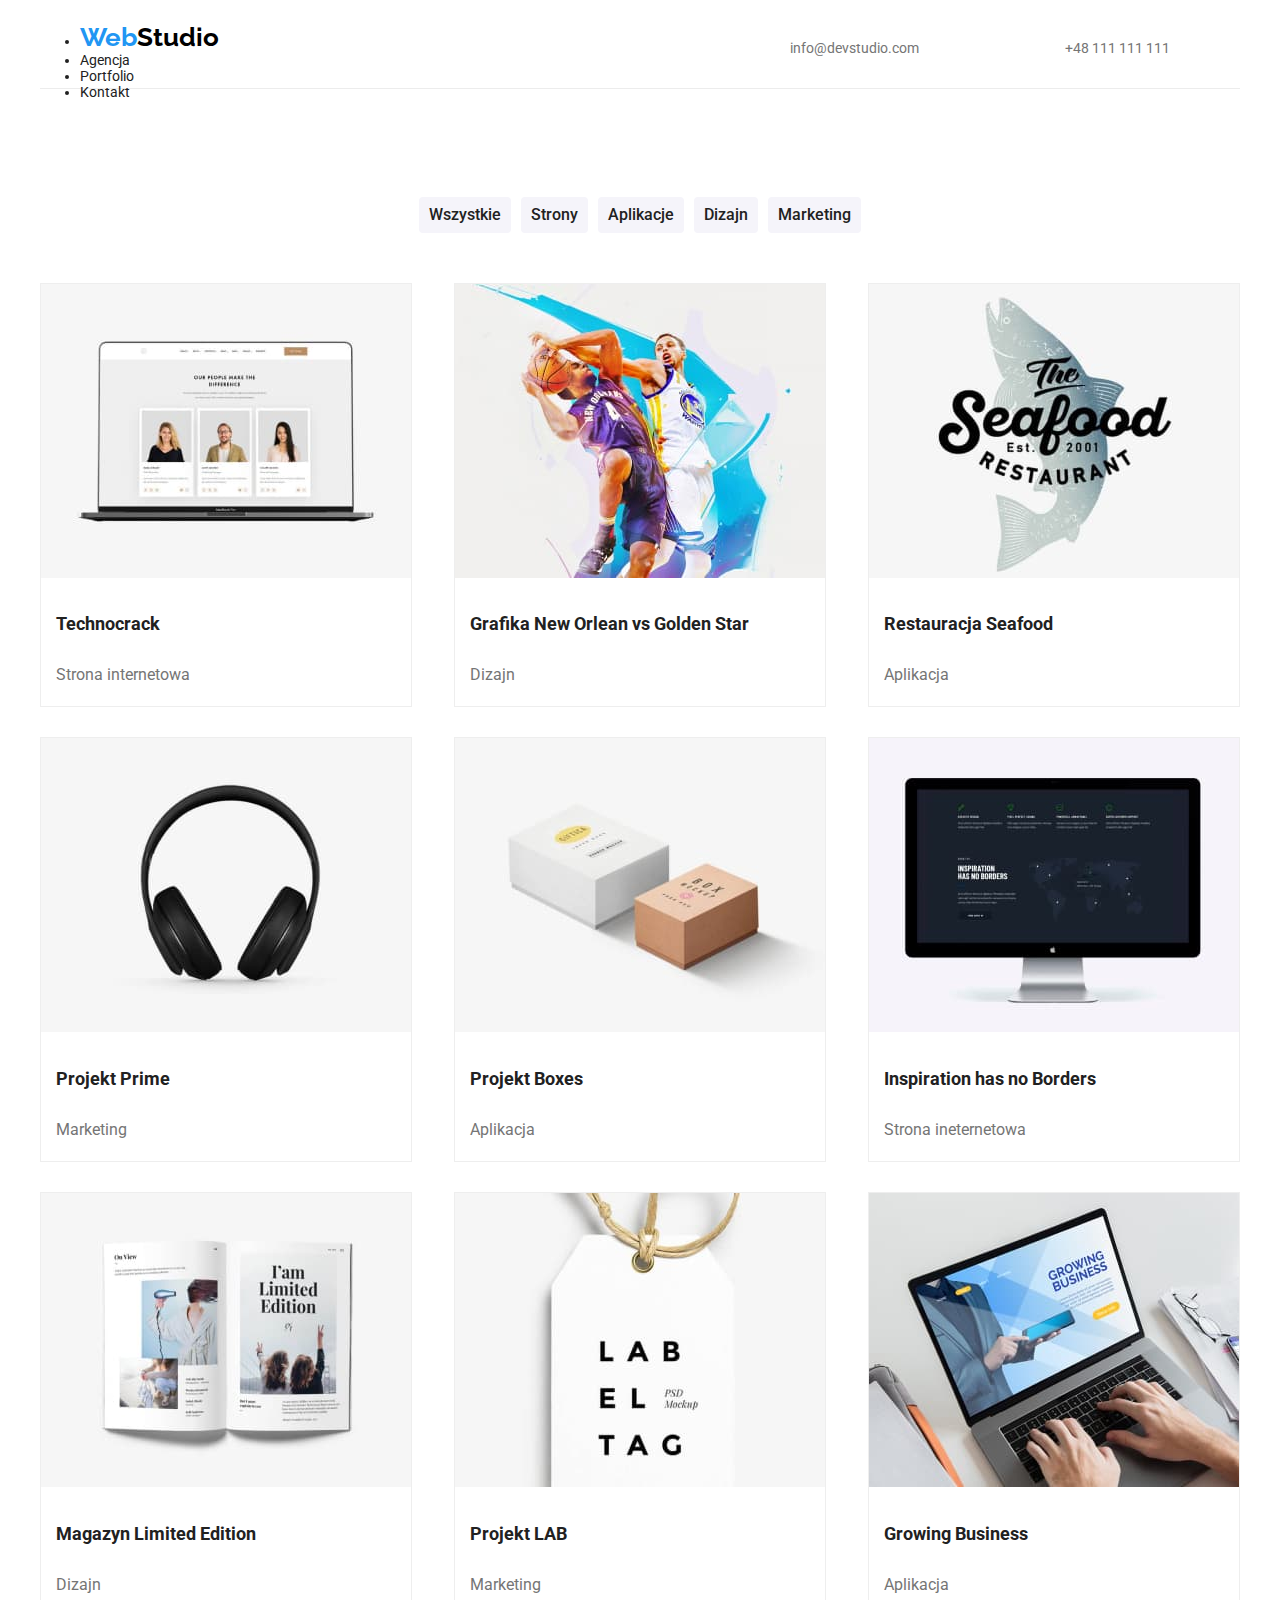
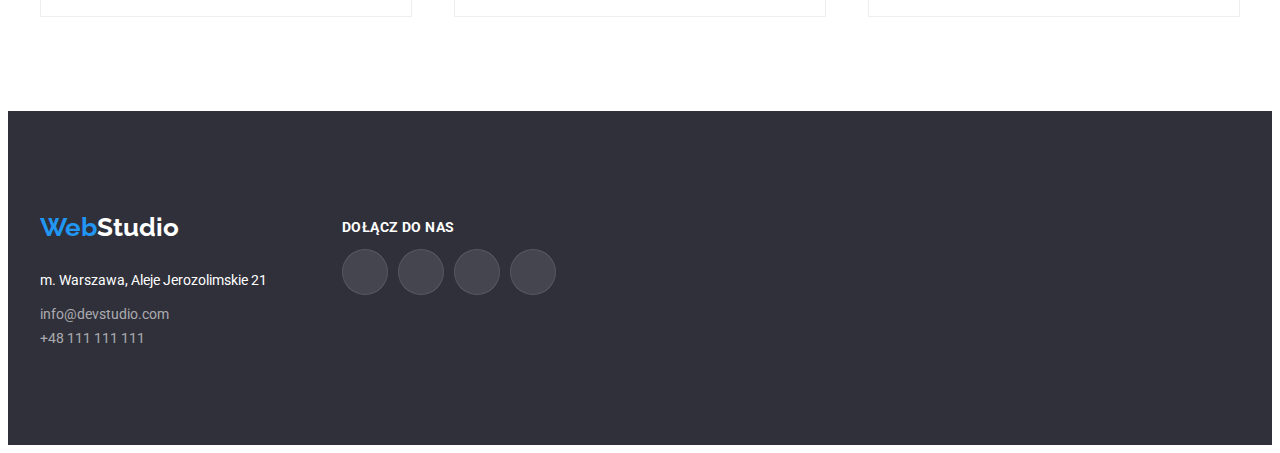
==== portfolio.html @ fc3d242f "new repo" ====
<!DOCTYPE html>
<html lang="pl">
  <head>
    <meta charset="UTF-8" />
    <meta http-equiv="X-UA-Compatible" content="IE=edge" />
    <meta name="viewport" content="width=device-width, initial-scale=1.0" />
    <link rel="preconnect" href="https://fonts.googleapis.com" />
    <link rel="preconnect" href="https://fonts.gstatic.com" crossorigin />
    <link
      rel="stylesheet"
      href="https://cdnjs.cloudflare.com/ajax/libs/modern-normalize/1.1.0/modern-normalize.min.css"
      integrity="sha512-wpPYUAdjBVSE4KJnH1VR1HeZfpl1ub8YT/NKx4PuQ5NmX2tKuGu6U/JRp5y+Y8XG2tV+wKQpNHVUX03MfMFn9Q=="
      crossorigin="anonymous"
      referrerpolicy="no-referrer"
    />
    <link
      href="https://fonts.googleapis.com/css2?family=Raleway:wght@700&family=Roboto:wght@400;500;700;900&display=swap"
      rel="stylesheet"
    />

    <link rel="stylesheet" href="./css/style.css" />
    <title>#Portfolio</title>
  </head>
  <body>
    <header class="header-background container">
      <ul class="nav-list">
        <li>
          <a class="logo" href="/"
            >Web<span class="logo-black">Studio</span>
          </a>
        </li>
        <li class="nav-links">
          <a class="link" href="/index.html">Agencja</a>
        </li>
        <li class="nav-links">
          <a class="link" href="/portfolio.html">Portfolio</a>
        </li>
        <li class="nav-links"><a class="link" href="/"> Kontakt </a></li>
      </ul>
      <ul class="nav-list-contacts">
        <li>
          <a class="nav-contact" href="mailto:info@devstudio.com"
            ><svg class="contact-icon">
              <use
                href="/goit-markup-hw-04/images/icons.svg#icon-envelope"
              ></use></svg
            >info@devstudio.com</a
          >
        </li>
        <li class="contacts">
          <a class="nav-contact" href="tel:48111111111"
            ><svg class="contact-icon">
              <use
                href="/goit-markup-hw-04/images/icons.svg#icon-smartphone"
              ></use></svg
            >+48 111 111 111</a
          >
        </li>
      </ul>
    </header>
    <main class="portfolio-main section">
      <section class="product-buttons container">
        <ul class="list">
          <li><button class="button">Wszystkie</button></li>
          <li><button class="button">Strony</button></li>
          <li><button class="button">Aplikacje</button></li>
          <li><button class="button">Dizajn</button></li>
          <li><button class="button">Marketing</button></li>
        </ul>
      </section>
      <section class="section-products">
        <ul class="container list">
          <li class="product-card">
            <img
              src="./images/img-0.jpg"
              alt="Widok na laptop"
              height="294"
              width="370"
            />
            <h3 class="product-card-header">Technocrack</h3>
            <p class="product-card-property">Strona internetowa</p>
          </li>
          <li class="product-card">
            <img
              src="./images/img-1.jpg"
              alt="Dwóch koszykarzy"
              height="294"
              width="370"
            />
            <h3 class="product-card-header">
              Grafika New Orlean vs Golden Star
            </h3>
            <p class="product-card-property">Dizajn</p>
          </li>
          <li class="product-card">
            <img
              src="./images/img-2.jpg"
              alt="Logo restauracji"
              height="294"
              width="370"
            />
            <h3 class="product-card-header">Restauracja Seafood</h3>
            <p class="product-card-property">Aplikacja</p>
          </li>
          <li class="product-card">
            <img
              src="./images/img-3.jpg"
              alt="Słuchawki bezprzewodowe"
              height="294"
              width="370"
            />
            <h3 class="product-card-header">Projekt Prime</h3>
            <p class="product-card-property">Marketing</p>
          </li>
          <li class="product-card">
            <img
              src="./images/img-4.jpg"
              alt="Dwa pudełka"
              height="294"
              width="370"
            />
            <h3 class="product-card-header">Projekt Boxes</h3>
            <p class="product-card-property">Aplikacja</p>
          </li>
          <li class="product-card">
            <img
              src="./images/img-5.jpg"
              alt="Rzut na widok strony na monitorze"
              height="294"
              width="370"
            />
            <h3 class="product-card-header">Inspiration has no Borders</h3>
            <p class="product-card-property">Strona ineternetowa</p>
          </li>
          <li class="product-card">
            <img
              src="./images/img-6.jpg"
              alt="Wnętrze otwartego magazynu"
              height="294"
              width="370"
            />
            <h3 class="product-card-header">Magazyn Limited Edition</h3>
            <p class="product-card-property">Dizajn</p>
          </li>
          <li class="product-card">
            <img
              src="./images/img-7.jpg"
              alt="Papierowa zawieszka produktowa"
              height="294"
              width="370"
            />
            <h3 class="product-card-header">Projekt LAB</h3>
            <p class="product-card-property">Marketing</p>
          </li>
          <li class="product-card">
            <img
              src="./images/img-8.jpg"
              alt="Praca na laptopie nad rozwinięciem biznesu"
              height="294"
              width="370"
            />
            <h3 class="product-card-header">Growing Business</h3>
            <p class="product-card-property">Aplikacja</p>
          </li>
        </ul>
      </section>
    </main>
    <footer class="section-footer section">
      <div class="footer">
        <address class="footer-address">
          <a class="logo" href="/">Web<span class="logo-white">Studio</span></a>
          <p class="address">m. Warszawa, Aleje Jerozolimskie 21</p>
          <a class="footer-contact" href="mailto:info@devstudio.com"
            >info@devstudio.com</a
          ><br />
          <a class="footer-contact" href="tel:48111111111">+48 111 111 111</a>
        </address>
        <div class="social">
          <p class="social-header">Dołącz do nas</p>
          <ul class="social-list">
            <li class="social-icon-bg">
              <svg class="social-icon">
                <use
                  href="/goit-markup-hw-04/images/icons.svg#icon-instagram-2"
                ></use>
              </svg>
            </li>
            <li class="social-icon-bg">
              <svg class="social-icon">
                <use
                  href="/goit-markup-hw-04/images/icons.svg#icon-twitter-1"
                ></use>
              </svg>
            </li>
            <li class="social-icon-bg">
              <svg class="social-icon">
                <use
                  href="/goit-markup-hw-04/images/icons.svg#icon-facebook-1"
                ></use>
              </svg>
            </li>
            <li class="social-icon-bg">
              <svg class="social-icon">
                <use
                  href="/goit-markup-hw-04/images/icons.svg#icon-linkedin-1"
                ></use>
              </svg>
            </li>
            <!-- <li style="clear:both;"></li> -->
          </ul>
        </div>
      </div>
    </footer>
  </body>
</html>
---- css/style.css ----
:root {
  --main-color: #212121;
  --secondary-color: #757575;
  --brand-blue: #2196f3;
}
body {
  font-family: "Roboto", sans-serif;
  color: var(--main-color);
  font-size: 14px;
  display: block;
}
.container {
  width: 1200px;
  margin: 0 auto;
}
.section {
  padding: 94px 0px;
}
.list {
  list-style-type: none;
  display: flex;
  justify-content: space-between;
  align-items: center;
  padding: 0;
}

.header-background {
  border-bottom: 1px solid #ececec;
  display: flex;
  justify-content: space-between;
  height: 80px;
}

.logo {
  font-family: "Raleway", sans-serif;
  color: var(--brand-blue);
  font-weight: 700;
  font-size: 26px;
  text-decoration: none;
  margin-right: 93px;
}
.logo-black {
  color: black;
}
.logo-white {
  color: #ffffff;
}
.nav-links {
  color: var(--main-color);
  text-decoration: none;
}
.link {
  color: #212121;
  text-decoration: none;
  margin-right: 50px;
}
.nav-links :hover,
.nav-links :focus {
  color: var(--brand-blue);
}
.nav-list-contacts {
  align-items: center;
  list-style: none;
  padding: 10px;
  justify-content: space-between;
}
.nav-contact {
  color: var(--secondary-color, grey);
  text-decoration: none;
  margin: 0px 50px;
  padding: 10px;
}

.nav-contact:hover {
  color: var(--brand-blue);
  fill: var(--brand-blue);
}

.nav-contact:hover > .contact-icon {
  color: var(--brand-blue);
  fill: var(--brand-blue);
}
.nav-contact:hover > .contact-icon-phone {
  color: var(--brand-blue);
  fill: var(--brand-blue);
}

.nav-list-contacts {
  display: flex;
}
.contact-icon {
  width: 16px;
  height: 12px;
  fill: #757575;
  margin-right: 10px;
}
.contact-icon-phone {
  width: 10px;
  height: 16px;
  fill: #757575;
  margin-right: 10px;
}

.main-header {
  margin-left: auto;
  margin-right: auto;
  max-width: 1600px;
  display: block;
  color: #ffffff;
  text-align: center;
  background-image: linear-gradient(
      to bottom,
      rgba(47, 48, 58, 0.4),
      rgba(47, 48, 58, 0.4)
    ),
    url(/goit-markup-hw-04/images/backgroud-img.jpg);
}
.main-header-tekst {
  font-weight: 900;
  font-size: 44px;
  line-height: 1.34;
  text-align: center;
  letter-spacing: 0.06em;
  text-transform: uppercase;
}
.button.order {
  font-weight: 700;
  font-size: 16px;
  line-height: 1.9;
  align-items: center;
  text-align: center;
  letter-spacing: 0, 06em;
  color: #ffffff;
  text-transform: none;
  width: 200px;
  height: 50px;
  background-color: var(--brand-blue);
  border-radius: 4px;
  border: none;
  box-shadow: 0px 4px 4px rgba(0, 0, 0, 0.15);
}

.first-section {
  line-height: 1.7;
  letter-spacing: 0, 03em;
  color: var(--secondary-color, grey);
}
.asset-list{
  gap: 30px;
}
.first-section-header {
  font-weight: 700;
  line-height: 1.1;
  letter-spacing: 0, 03em;
  color: var(--main-color);
  text-transform: uppercase;
}
.list-asset {
  list-style-type: none;
  padding: 0;
  display: flex;
  gap: 30px;
}

.asset-card {
  width: 270px;
  height: 120px;
  background-color: #f5f4fa;
  border: 1px solid #f5f4fa;
  border-radius: 4px;
  display: flex;
  justify-content: center;
  align-items: center;
}
.asset-card:last-child {
  margin: 0;
}

.icon-asset {
  width: 70px;
  height: 70px;
}

.section-header {
  font-weight: 700;
  font-size: 36px;
  line-height: 1.2;
  letter-spacing: 0, 03em;
  text-align: center;
  margin-bottom: 50px;
}
.our-team {
  background-color: #f5f4fa;
}
.card {
  background-color: #ffffff;
  font-size: 16px;
  line-height: 1.2;
  text-align: center;
  color: var(--secondary-color, grey);
  box-shadow: 0px 1px 3px rgba(0, 0, 0, 0.12), 0px 1px 1px rgba(0, 0, 0, 0.14),
    0px 2px 1px rgba(0, 0, 0, 0.2);
}
.card-header {
  font-weight: 500;
  color: var(--main-color);
}
.social-icon-grey {
  width: 20px;
  height: 20px;
  fill: #afb1b8;
  align-self: center;
}

.social-crew {
  width: 44px;
  height: 44px;
  border-radius: 50%;
  display: flex;
  justify-content: center;
}
.social-crew:hover,
.social-crew:focus {
  background-color: var(--brand-blue);
  border: 1px solid var(--brand-blue);
  cursor: pointer;
}
.social-crew:hover > .social-icon-grey {
  fill: white;
}

.section-footer {
  background-color: #2f303a;
  font-weight: 400;
}
.footer {
  max-width: 1200px;
  margin: 0 auto;
  display: flex;
  justify-content: left;
}
.footer-address {
  font-style: normal;
  line-height: 1.7;
  color: #ffffff;
  margin-right: 70px;
}
.address {
  margin: 20px 0px 10px 0px;
}
.footer-contact {
  font-weight: 400;
  line-height: 1.7;
  color: rgba(255, 255, 255, 0.6);
  text-decoration: none;
}
.footer-contact:hover,
.footer-contact:focus {
  color: var(--brand-blue);
  cursor: pointer;
}

.portfolio-main {
  border-top: #ececec;
}
.product-buttons > ul {
  text-align: center;
  justify-content: center;
  gap: 10px;
}
.button {
  font-family: "Roboto", sans-serif;
  font-weight: 500;
  font-size: 16px;
  line-height: 1.6;
  text-align: center;
  color: var(--main-color);
  cursor: pointer;
  padding: 5px 10px;
  background-color: #f5f4fa;
  border: none;
  border-radius: 4px;
}
.button:hover,
.button:focus {
  border-radius: 4px;
  color: #ffffff;
  background-color: var(--brand-blue);
  border-color: var(--brand-blue);
  box-shadow: 0px 3px 1px rgba(0, 0, 0, 0.1), 0px 1px 2px rgba(0, 0, 0, 0.08),
    0px 2px 2px rgba(0, 0, 0, 0.12);
  cursor: pointer;
}
.product-card {
  box-sizing: border-box;
  background-color: #ffffff;
  border: 1px solid #eeeeee;
  font-size: 16px;
  line-height: 1.9;
  color: var(--secondary-color, grey);
}

.product-card:hover,
.product-card:focus {
  box-shadow: 0px 1px 1px rgba(0, 0, 0, 0.12), 0px 4px 4px rgba(0, 0, 0, 0.06),
    1px 4px 6px rgba(0, 0, 0, 0.16);
  cursor: pointer;
}

.product-card-header {
  font-weight: 700;
  font-size: 18px;
  line-height: 2;
  color: var(--main-color);
  margin-left: 15px;
}
.product-card-property {
  margin-left: 15px;
}

.section-products > .container {
  flex-wrap: wrap;
  gap: 15px;
  row-gap: 30px;
}
.portfolio-main > .product-buttons {
  margin-bottom: 50px;
}

.icon {
  width: 106px;
  height: 60.4px;
  fill: #afb1b8;
}
.icon-container {
  display: flex;
  width: 170px;
  height: 92px;
  border: 1px solid #afb1b8;
  border-radius: 4px;
  align-items: center;
  justify-content: center;
}
.icon-container:hover > .icon {
  fill: #2196f3;
}
.icon-container:hover {
  fill: #2196f3;
  border: 1px solid #2196f3;
  cursor: pointer;
}

.list-clients {
  display: flex;
  list-style-type: none;
  margin: 0 auto;
  padding: 0;
  justify-content: space-between;
  gap: 30px;
}
.social-header {
  font-weight: 700;
  font-size: 14px;
  line-height: 16px;
  letter-spacing: 0.03em;
  text-transform: uppercase;
  color: #ffffff;
}
.social-icon {
  width: 20px;
  height: 20px;
  fill: #ffffff;
  align-self: center;
}
.social-icon-bg {
  width: 44px;
  height: 44px;
  background-color: rgba(255, 255, 255, 0.1);
  border: 1px solid rgba(255, 255, 255, 0.1);
  border-radius: 50%;
  display: flex;
  justify-content: center;
}
.social-icon-bg:hover,
.social-icon-bg:focus {
  background-color: var(--brand-blue);
  border: 1px solid var(--brand-blue);
  cursor: pointer;
}
.social-list {
  display: flex;
  gap: 10px;
  padding: 0;
  padding-bottom: 30px;
  justify-content: center;
}
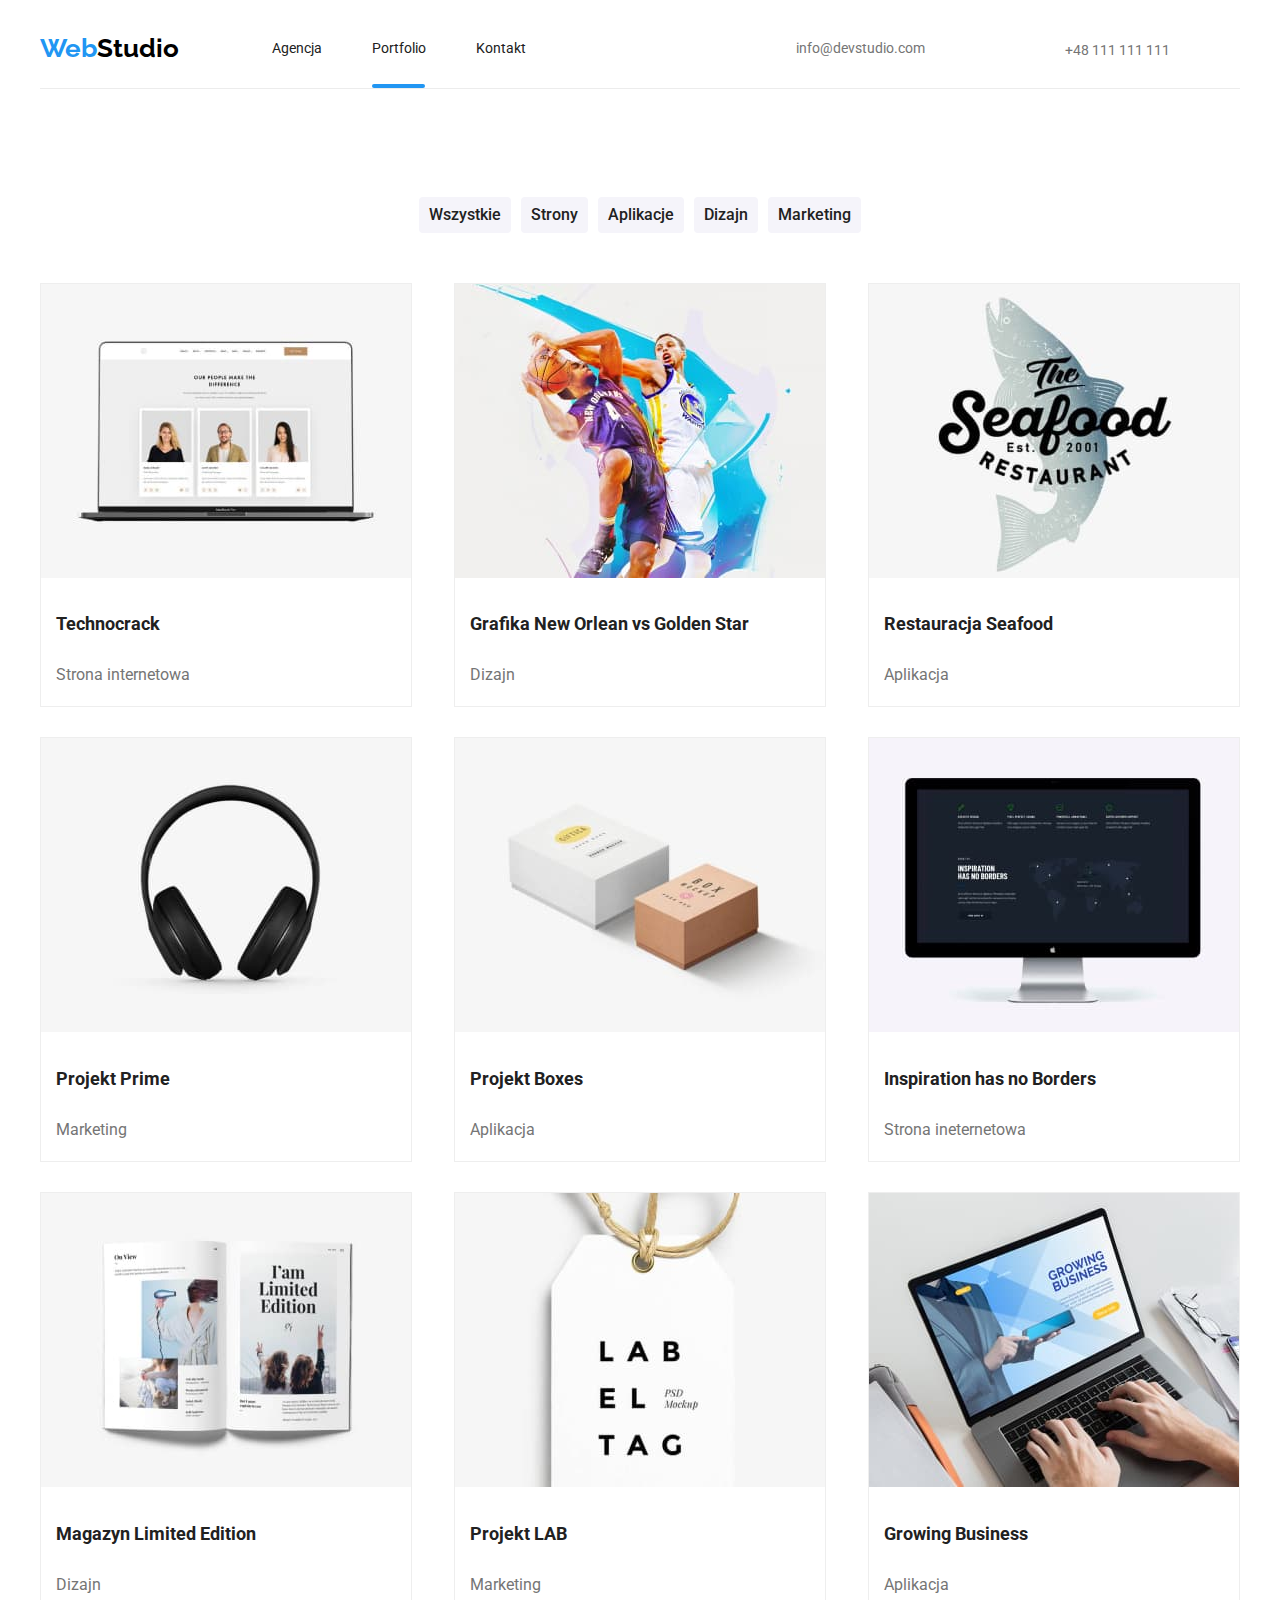
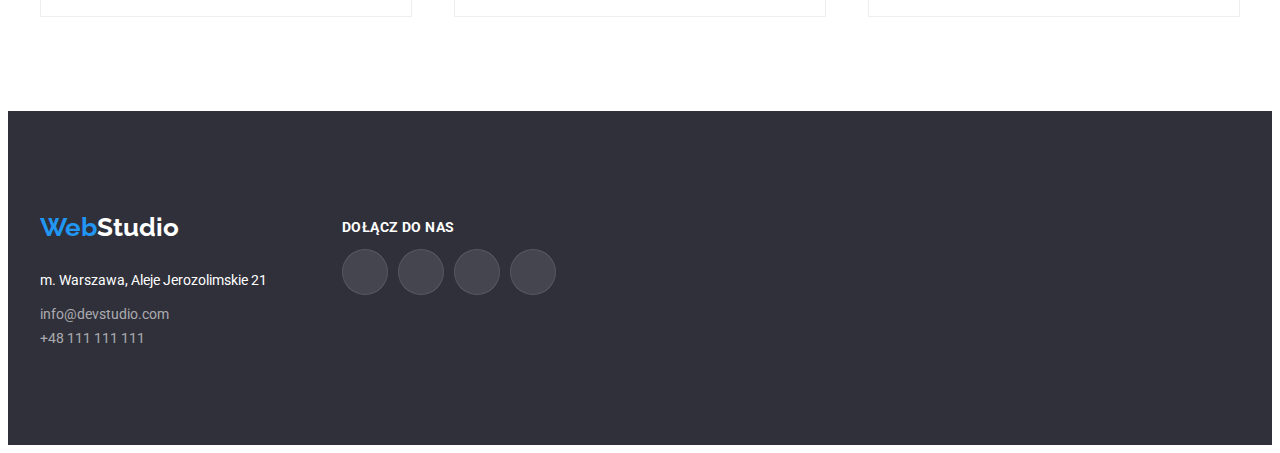
==== commit b3859611: "add "homework V" changes" ====
--- a/portfolio.html
+++ b/portfolio.html
@@ -23,7 +23,7 @@
   </head>
   <body>
     <header class="header-background container">
-      <ul class="nav-list">
+      <ul class="list">
         <li>
           <a class="logo" href="/"
             >Web<span class="logo-black">Studio</span>
@@ -32,7 +32,7 @@
         <li class="nav-links">
           <a class="link" href="/index.html">Agencja</a>
         </li>
-        <li class="nav-links">
+        <li class="nav-links current">
           <a class="link" href="/portfolio.html">Portfolio</a>
         </li>
         <li class="nav-links"><a class="link" href="/"> Kontakt </a></li>
@@ -49,7 +49,7 @@
         </li>
         <li class="contacts">
           <a class="nav-contact" href="tel:48111111111"
-            ><svg class="contact-icon">
+            ><svg class="contact-icon-phone">
               <use
                 href="/goit-markup-hw-04/images/icons.svg#icon-smartphone"
               ></use></svg
@@ -77,6 +77,14 @@
               height="294"
               width="370"
             />
+            <div class="overlay">
+              <p class="overlay-text">
+                Technocrack jest popularną platformą wykorzystywaną do
+                rozpowszechniania koronawirusa. Firmy wykorzystują tę platformę
+                do celów szpiegowskich i ataków na niezabezpieczone serwery
+                konkurencji
+              </p>
+            </div>
             <h3 class="product-card-header">Technocrack</h3>
             <p class="product-card-property">Strona internetowa</p>
           </li>
@@ -87,6 +95,14 @@
               height="294"
               width="370"
             />
+             <div class="overlay">
+              <p class="overlay-text">
+                Technocrack jest popularną platformą wykorzystywaną do
+                rozpowszechniania koronawirusa. Firmy wykorzystują tę platformę
+                do celów szpiegowskich i ataków na niezabezpieczone serwery
+                konkurencji
+              </p>
+            </div>
             <h3 class="product-card-header">
               Grafika New Orlean vs Golden Star
             </h3>
--- a/css/style.css
+++ b/css/style.css
@@ -49,6 +49,19 @@
   color: var(--main-color);
   text-decoration: none;
 }
+.current::after {
+  content: "";
+  width: 53px;
+  height: 4px;
+  background: #2196f3;
+  border-radius: 2px;
+  position: absolute;
+  bottom: 0;
+  display: block;
+}
+.header-background {
+  position: relative;
+}
 .link {
   color: #212121;
   text-decoration: none;
@@ -57,6 +70,8 @@
 .nav-links :hover,
 .nav-links :focus {
   color: var(--brand-blue);
+  transition-duration: 250ms;
+  transition-timing-function: cubic-bezier(0.4, 0, 0.2, 1);
 }
 .nav-list-contacts {
   align-items: center;
@@ -71,18 +86,25 @@
   padding: 10px;
 }
 
-.nav-contact:hover {
+.nav-contact:hover,
+.nav-contact:active {
   color: var(--brand-blue);
   fill: var(--brand-blue);
+  transition-duration: 250ms;
+  transition-timing-function: cubic-bezier(0.4, 0, 0.2, 1);
 }
 
 .nav-contact:hover > .contact-icon {
   color: var(--brand-blue);
   fill: var(--brand-blue);
+  transition-duration: 250ms;
+  transition-timing-function: cubic-bezier(0.4, 0, 0.2, 1);
 }
 .nav-contact:hover > .contact-icon-phone {
   color: var(--brand-blue);
   fill: var(--brand-blue);
+  transition-duration: 250ms;
+  transition-timing-function: cubic-bezier(0.4, 0, 0.2, 1);
 }
 
 .nav-list-contacts {
@@ -145,7 +167,7 @@
   letter-spacing: 0, 03em;
   color: var(--secondary-color, grey);
 }
-.asset-list{
+.asset-list {
   gap: 30px;
 }
 .first-section-header {
@@ -224,9 +246,13 @@
   background-color: var(--brand-blue);
   border: 1px solid var(--brand-blue);
   cursor: pointer;
+  transition-duration: 250ms;
+  transition-timing-function: cubic-bezier(0.4, 0, 0.2, 1);
 }
 .social-crew:hover > .social-icon-grey {
   fill: white;
+  transition-duration: 250ms;
+  transition-timing-function: cubic-bezier(0.4, 0, 0.2, 1);
 }
 
 .section-footer {
@@ -258,6 +284,8 @@
 .footer-contact:focus {
   color: var(--brand-blue);
   cursor: pointer;
+  transition-duration: 250ms;
+  transition-timing-function: cubic-bezier(0.4, 0, 0.2, 1);
 }
 
 .portfolio-main {
@@ -290,6 +318,8 @@
   box-shadow: 0px 3px 1px rgba(0, 0, 0, 0.1), 0px 1px 2px rgba(0, 0, 0, 0.08),
     0px 2px 2px rgba(0, 0, 0, 0.12);
   cursor: pointer;
+  transition-duration: 250ms;
+  transition-timing-function: cubic-bezier(0.4, 0, 0.2, 1);
 }
 .product-card {
   box-sizing: border-box;
@@ -298,6 +328,7 @@
   font-size: 16px;
   line-height: 1.9;
   color: var(--secondary-color, grey);
+  position: relative;
 }
 
 .product-card:hover,
@@ -305,6 +336,8 @@
   box-shadow: 0px 1px 1px rgba(0, 0, 0, 0.12), 0px 4px 4px rgba(0, 0, 0, 0.06),
     1px 4px 6px rgba(0, 0, 0, 0.16);
   cursor: pointer;
+  transition-duration: 250ms;
+  transition-timing-function: cubic-bezier(0.4, 0, 0.2, 1);
 }
 
 .product-card-header {
@@ -343,11 +376,15 @@
 }
 .icon-container:hover > .icon {
   fill: #2196f3;
+  transition-duration: 250ms;
+  transition-timing-function: cubic-bezier(0.4, 0, 0.2, 1);
 }
 .icon-container:hover {
   fill: #2196f3;
   border: 1px solid #2196f3;
   cursor: pointer;
+  transition-duration: 250ms;
+  transition-timing-function: cubic-bezier(0.4, 0, 0.2, 1);
 }
 
 .list-clients {
@@ -386,6 +423,8 @@
   background-color: var(--brand-blue);
   border: 1px solid var(--brand-blue);
   cursor: pointer;
+  transition-duration: 250ms;
+  transition-timing-function: cubic-bezier(0.4, 0, 0.2, 1);
 }
 .social-list {
   display: flex;
@@ -394,3 +433,89 @@
   padding-bottom: 30px;
   justify-content: center;
 }
+.backdrop {
+  position: fixed;
+  left: 0;
+  right: 0;
+  top: 0;
+  bottom: 0;
+  background: rgba(0, 0, 0, 0.2);
+}
+
+.is-hidden {
+  opacity: 0;
+  visibility: hidden;
+  pointer-events: none;
+}
+.modal {
+  width: 528px;
+  height: 581px;
+  background: #ffffff;
+  box-shadow: 0px 1px 3px rgba(0, 0, 0, 0.12), 0px 1px 1px rgba(0, 0, 0, 0.14),
+    0px 2px 1px rgba(0, 0, 0, 0.2);
+  border-radius: 4px;
+  position: relative;
+  margin: auto;
+  top: 221px;
+}
+
+.close-btn {
+  position: absolute;
+  top: 8px;
+  right: 8px;
+  width: 30px;
+  height: 30px;
+  background-color: white;
+  border: 1px solid rgba(0, 0, 0, 0.1);
+  border-radius: 50%;
+  cursor: pointer;
+}
+.thumb {
+  position: relative;
+}
+.thumb > .label {
+  position: absolute;
+  bottom: 0;
+  margin: 0;
+  width: 370px;
+  height: 70px;
+  font-weight: 700;
+  font-size: 14px;
+  line-height: 16px;
+  text-align: center;
+  padding: 27px 0;
+  letter-spacing: 0.03em;
+  text-transform: uppercase;
+  color: #ffffff;
+  background: rgba(47, 48, 58, 0.8);
+}
+.overlay {
+  position: absolute;
+  top: 0;
+  bottom: 0;
+  left: 0;
+  right: 0;
+  height: 294px;
+  width: 370px;
+  margin: 0;
+  background: rgba(33, 150, 243, 0.9);
+  font-weight: 400;
+  font-size: 18px;
+  line-height: 28px;
+  letter-spacing: 0.03em;
+  color: #ffffff;
+  opacity: 0;
+  transform: translatey(100%);
+}
+.overlay-text {
+  margin-left: 24px;
+  margin-right: 45px;
+}
+
+.product-card:hover .overlay,
+.product-card:focus .overlay {
+  opacity: 1;
+  transition-duration: 250ms;
+  transition-timing-function: cubic-bezier(0.4, 0, 0.2, 1);
+  transform: translatey(0);
+}
